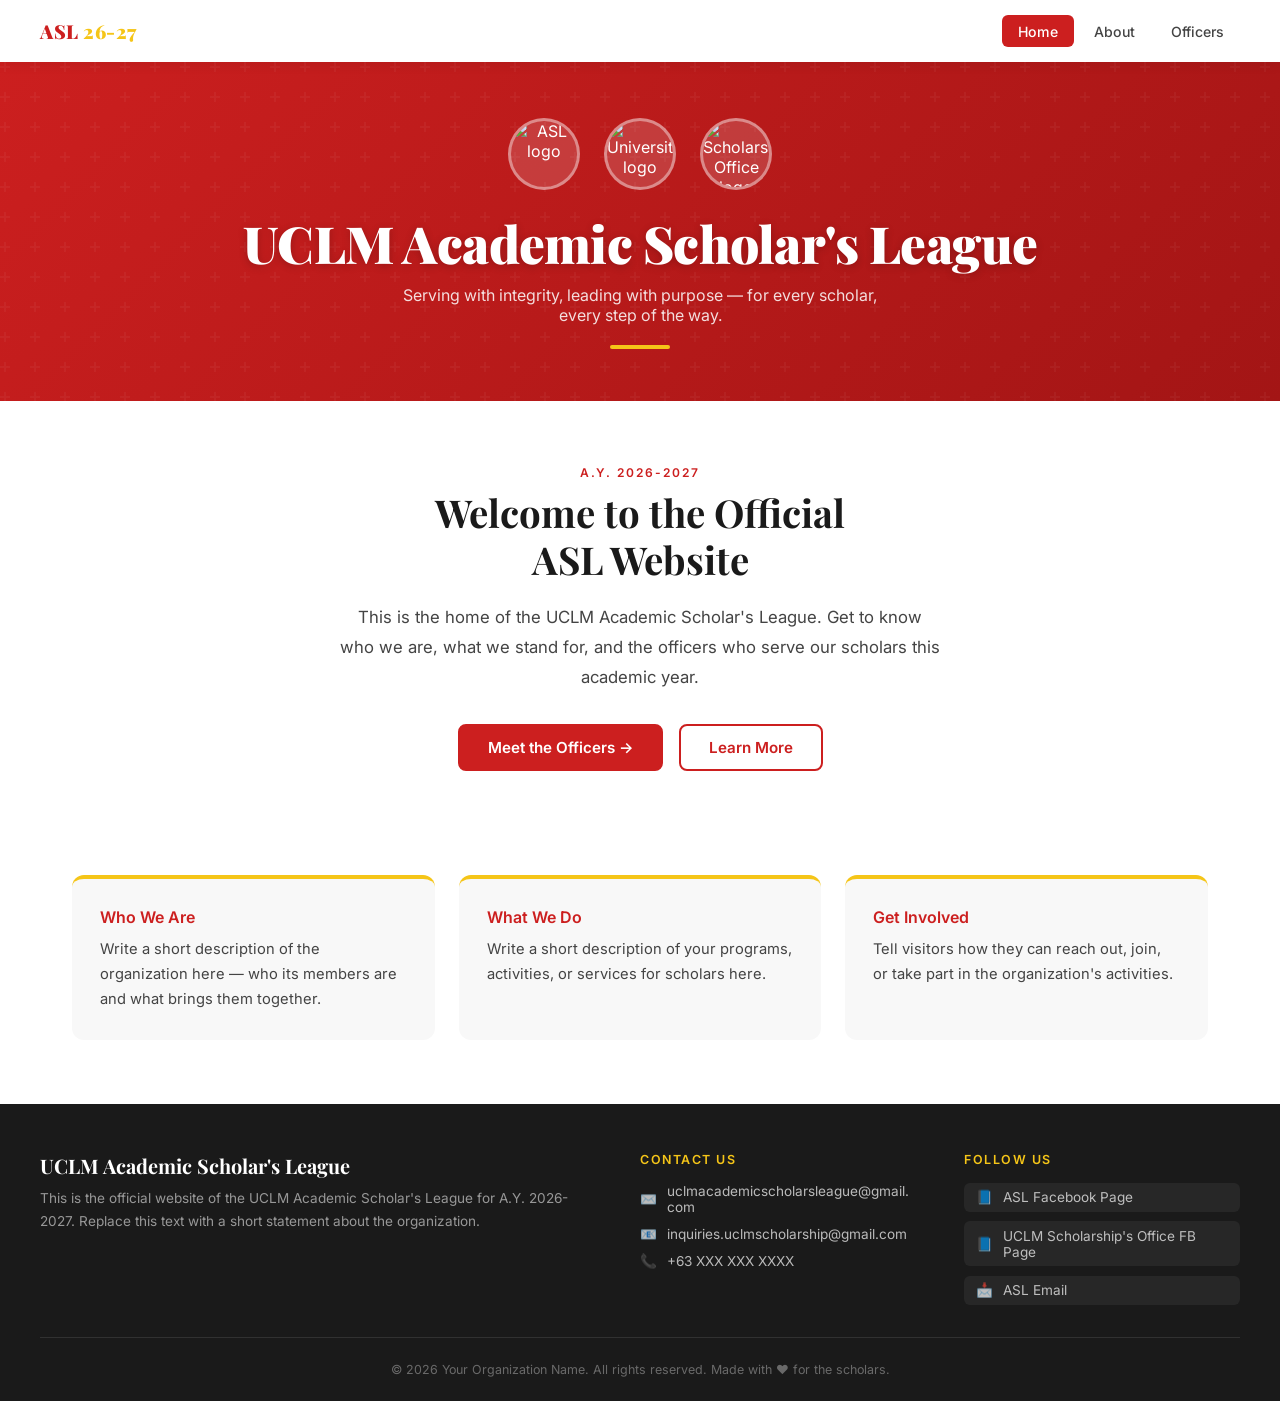
==== index.html @ 856bbae3 "Add files via upload" ====
<!DOCTYPE html>
<html lang="en">
<head>
  <meta charset="UTF-8" />
  <meta name="viewport" content="width=device-width, initial-scale=1.0" />
  <title>UCLM Academic Scholar's League</title>
  <link rel="preconnect" href="https://fonts.googleapis.com" />
  <link href="https://fonts.googleapis.com/css2?family=Playfair+Display:wght@700;900&family=Inter:wght@400;500;600&display=swap" rel="stylesheet" />
  <link rel="stylesheet" href="style.css" />
</head>
<body>

<!-- ═══════════ NAVBAR ═══════════ -->
<nav aria-label="Primary">
  <div class="nav-inner">
    <a class="nav-logo" href="index.html">ASL<span> 26-27</span></a>
    <button class="burger" id="burger" type="button" aria-label="Toggle navigation menu" aria-expanded="false" aria-controls="navLinks">
      <span></span><span></span><span></span>
    </button>
    <ul class="nav-links" id="navLinks">
      <li><a href="index.html" class="active" aria-current="page">Home</a></li>
      <li><a href="about.html">About</a></li>
      <li><a href="officers.html">Officers</a></li>
    </ul>
  </div>
</nav>

<!-- ═══════════ HEADER ═══════════ -->
<header>
  <div class="header-logos">
    <div class="logo-placeholder"><img src="imgs/ASL logo.jpg" alt="ASL logo" /></div>
    <div class="logo-placeholder"><img src="imgs/uc_logo-removebg-preview.png" alt="University logo" /></div>
    <div class="logo-placeholder"><img src="imgs/uclm scholarship office.jpg" alt="Scholarship Office logo" /></div>
  </div>
  <h1>UCLM Academic Scholar's League</h1>
  <p class="tagline">Serving with integrity, leading with purpose — for every scholar, every step of the way.</p>
  <div class="header-accent"></div>
</header>

<!-- ═══════════ HOME ═══════════ -->
<main>
  <section class="shell center reveal">
    <p class="section-eyebrow">A.Y. 2026-2027</p>
    <h2 class="section-title">Welcome to the Official<br />ASL Website</h2>
    <p class="lead">
      This is the home of the UCLM Academic Scholar's League. Get to know who we are, what we stand for, and the officers who serve our scholars this academic year.
    </p>
    <div class="btn-row">
      <a class="btn btn-primary" href="officers.html">Meet the Officers →</a>
      <a class="btn btn-outline" href="about.html">Learn More</a>
    </div>
  </section>

  <section class="shell wide" style="padding-top:0;">
    <div class="about-body three">
      <div class="about-card reveal">
        <h3>Who We Are</h3>
        <p>Write a short description of the organization here — who its members are and what brings them together.</p>
      </div>
      <div class="about-card reveal">
        <h3>What We Do</h3>
        <p>Write a short description of your programs, activities, or services for scholars here.</p>
      </div>
      <div class="about-card reveal">
        <h3>Get Involved</h3>
        <p>Tell visitors how they can reach out, join, or take part in the organization's activities.</p>
      </div>
    </div>
  </section>
</main>

<!-- ═══════════ FOOTER ═══════════ -->
<footer>
  <div class="footer-inner">
    <div class="footer-grid">
      <div class="footer-brand">
        <h3>UCLM Academic Scholar's League</h3>
        <p>This is the official website of the UCLM Academic Scholar's League for A.Y. 2026-2027. Replace this text with a short statement about the organization.</p>
      </div>
      <div class="footer-col">
        <h4>Contact Us</h4>
        <div class="contact-item">
          <span>✉️</span>
          <a href="mailto:uclmacademicscholarsleague@gmail.com">uclmacademicscholarsleague@gmail.com</a>
        </div>
        <div class="contact-item">
          <span>📧</span>
          <a href="mailto:inquiries.uclmscholarship@gmail.com">inquiries.uclmscholarship@gmail.com</a>
        </div>
        <div class="contact-item">
          <span>📞</span>
          <span>+63 XXX XXX XXXX</span>
        </div>
      </div>
      <div class="footer-col">
        <h4>Follow Us</h4>
        <div class="social-links">
          <a href="https://www.facebook.com/profile.php?id=61556171207362" target="_blank" rel="noopener" class="social-btn"><span>📘</span> ASL Facebook Page</a>
          <a href="https://www.facebook.com/profile.php?id=100094912083618" target="_blank" rel="noopener" class="social-btn"><span>📘</span> UCLM Scholarship's Office FB Page</a>
          <a href="mailto:uclmacademicscholarsleague@gmail.com" class="social-btn"><span>📩</span> ASL Email</a>
        </div>
      </div>
    </div>
    <p class="footer-bottom">© 2026 Your Organization Name. All rights reserved. Made with ❤️ for the scholars.</p>
  </div>
</footer>

<script src="script.js"></script>
</body>
</html>
---- style.css ----
*, *::before, *::after { box-sizing: border-box; margin: 0; padding: 0; }

:root {
  --white: #FFFFFF;
  --red: #CC1F1F;
  --red-dark: #A31515;
  --red-light: #F5E5E5;
  --yellow: #F5C518;
  --yellow-dark: #d4a800;
  --gray-100: #F8F8F8;
  --gray-200: #EFEFEF;
  --gray-400: #999;
  --gray-700: #444;
  --gray-900: #1A1A1A;
  --shadow: 0 4px 24px rgba(0,0,0,0.08);
  --radius: 12px;
  --silhouette: url("data:image/svg+xml,%3Csvg viewBox='0 0 64 64' xmlns='http://www.w3.org/2000/svg'%3E%3Cg fill='%23999' fill-opacity='0.45'%3E%3Ccircle cx='32' cy='22' r='13'/%3E%3Cpath d='M8 56c0-13.255 10.745-24 24-24s24 10.745 24 24'/%3E%3C/g%3E%3C/svg%3E");
}

html { scroll-behavior: smooth; scrollbar-width: thin; scrollbar-color: var(--yellow) var(--gray-200); }

::-webkit-scrollbar { width: 8px; height: 8px; }
::-webkit-scrollbar-track { background: var(--gray-200); }
::-webkit-scrollbar-thumb { background-color: var(--yellow); border-radius: 4px; border: 2px solid var(--gray-200); }
::-webkit-scrollbar-thumb:hover { background-color: var(--yellow-dark); }

body {
  font-family: 'Inter', sans-serif;
  background: var(--white);
  color: var(--gray-900);
  min-height: 100vh;
  overflow-y: scroll;
}

body.no-scroll { overflow: hidden; }

/* ─── NAVBAR ─── */
nav {
  position: sticky;
  top: 0;
  z-index: 100;
  background: var(--white);
  box-shadow: 0 2px 12px rgba(0,0,0,0.08);
  padding: 0 2rem;
}

.nav-inner {
  max-width: 1200px;
  margin: 0 auto;
  display: flex;
  align-items: center;
  justify-content: space-between;
  height: 62px;
}

.nav-logo {
  font-family: 'Playfair Display', serif;
  font-weight: 900;
  font-size: 1.2rem;
  color: var(--red);
  letter-spacing: 0.5px;
  white-space: nowrap;
  text-decoration: none;
}

.nav-logo span { color: var(--yellow); }

.nav-links { display: flex; gap: 0.25rem; list-style: none; margin-left: auto; }

.nav-links a {
  display: block;
  padding: 0.45rem 1rem;
  border-radius: 6px;
  text-decoration: none;
  font-size: 0.88rem;
  font-weight: 500;
  color: var(--gray-700);
  transition: background 0.2s, color 0.2s;
}

.nav-links a:hover,
.nav-links a.active { background: var(--red); color: var(--white); }

.nav-links a:focus-visible,
.burger:focus-visible { outline: 3px solid var(--yellow); outline-offset: 3px; }

.burger {
  display: none;
  flex-direction: column;
  gap: 5px;
  cursor: pointer;
  padding: 4px;
  background: none;
  border: none;
}

.burger span { display: block; width: 24px; height: 2px; background: var(--gray-900); border-radius: 2px; transition: all 0.3s; }

/* ─── HEADER ─── */
header {
  background: linear-gradient(135deg, var(--red) 0%, var(--red-dark) 100%);
  color: var(--white);
  padding: 3.5rem 2rem 3rem;
  text-align: center;
  position: relative;
  overflow: hidden;
}

header::before {
  content: '';
  position: absolute;
  inset: 0;
  background: url("data:image/svg+xml,%3Csvg width='60' height='60' viewBox='0 0 60 60' xmlns='http://www.w3.org/2000/svg'%3E%3Cg fill='none' fill-rule='evenodd'%3E%3Cg fill='%23ffffff' fill-opacity='0.04'%3E%3Cpath d='M36 34v-4h-2v4h-4v2h4v4h2v-4h4v-2h-4zm0-30V0h-2v4h-4v2h4v4h2V6h4V4h-4zM6 34v-4H4v4H0v2h4v4h2v-4h4v-2H6zM6 4V0H4v4H0v2h4v4h2V6h4V4H6z'/%3E%3C/g%3E%3C/g%3E%3C/svg%3E");
}

header > * { position: relative; }

.header-logos { display: flex; align-items: center; justify-content: center; gap: 1.5rem; margin-bottom: 1.5rem; flex-wrap: wrap; }

.logo-placeholder {
  width: 72px;
  height: 72px;
  border-radius: 50%;
  background: rgba(255,255,255,0.15);
  border: 3px solid rgba(255,255,255,0.4);
  display: flex;
  align-items: center;
  justify-content: center;
  overflow: hidden;
}

.logo-placeholder img { width: 100%; height: 100%; object-fit: cover; display: block; }

header h1 {
  font-family: 'Playfair Display', serif;
  font-weight: 900;
  font-size: clamp(1.8rem, 5vw, 3.2rem);
  line-height: 1.15;
  letter-spacing: -0.5px;
  text-shadow: 0 2px 8px rgba(0,0,0,0.2);
}

header p.tagline { margin: 0.75rem auto 0; font-size: 1rem; opacity: 0.85; max-width: 480px; }

.header-accent { display: inline-block; margin-top: 1.25rem; width: 60px; height: 4px; border-radius: 2px; background: var(--yellow); }

/* ─── SHARED SECTION BITS ─── */
.shell { max-width: 860px; margin: 0 auto; padding: 4rem 2rem; }
.shell.wide { max-width: 1200px; }

.section-eyebrow { font-size: 0.75rem; font-weight: 600; letter-spacing: 2px; text-transform: uppercase; color: var(--red); margin-bottom: 0.6rem; }

.section-title {
  font-family: 'Playfair Display', serif;
  font-size: clamp(1.6rem, 3.5vw, 2.4rem);
  font-weight: 700;
  line-height: 1.2;
  color: var(--gray-900);
  margin-bottom: 1.25rem;
}

.lead { font-size: 1.05rem; line-height: 1.8; color: var(--gray-700); }

.center { text-align: center; }
.center .lead { max-width: 600px; margin: 0 auto 2rem; }

.btn-row { display: flex; gap: 1rem; justify-content: center; flex-wrap: wrap; }

.btn {
  display: inline-block;
  padding: 0.75rem 1.75rem;
  border-radius: 8px;
  font-size: 0.95rem;
  font-weight: 600;
  text-decoration: none;
  border: 2px solid var(--red);
  transition: background 0.2s, color 0.2s, transform 0.2s;
}

.btn:hover { transform: translateY(-2px); }
.btn:focus-visible { outline: 3px solid var(--yellow); outline-offset: 3px; }
.btn-primary { background: var(--red); color: var(--white); }
.btn-primary:hover { background: var(--red-dark); border-color: var(--red-dark); }
.btn-outline { background: transparent; color: var(--red); }
.btn-outline:hover { background: var(--red-light); }

/* ─── CARDS (ABOUT / HOME) ─── */
.about-body { display: grid; grid-template-columns: 1fr 1fr; gap: 2.5rem; margin-top: 2.5rem; }
.about-body.three { grid-template-columns: repeat(3, 1fr); gap: 1.5rem; }

.about-card {
  background: var(--gray-100);
  border-radius: var(--radius);
  padding: 1.75rem;
  border-top: 4px solid var(--yellow);
  transition: transform 0.25s ease, box-shadow 0.25s ease;
}

.about-card:hover { transform: translateY(-3px); box-shadow: var(--shadow); }
.about-card h3 { font-size: 1rem; font-weight: 600; color: var(--red); margin-bottom: 0.6rem; }
.about-card p { font-size: 0.92rem; line-height: 1.7; color: var(--gray-700); }

/* ─── OFFICERS ─── */
.officers-intro { text-align: center; margin-bottom: 3rem; }
.officers-intro p.sub { color: var(--gray-700); font-size: 0.95rem; }

.position-block { margin-bottom: 2.5rem; text-align: center; }

.position-label {
  display: inline-flex;
  align-items: center;
  justify-content: center;
  gap: 0.5rem;
  font-size: 0.78rem;
  font-weight: 600;
  letter-spacing: 1.5px;
  text-transform: uppercase;
  color: var(--white);
  background: var(--red);
  padding: 0.35rem 1rem;
  border-radius: 4px;
  margin: 0 auto 1.2rem;
}

.officers-row { display: flex; flex-wrap: wrap; justify-content: center; gap: 1.5rem; }

.officer-card {
  width: 260px;
  min-width: 220px;
  border-radius: 10px;
  cursor: pointer;
  background: none;
  border: none;
  font: inherit;
  color: inherit;
  padding: 0;
  transition: transform 0.25s ease;
}

.officer-card:hover { transform: translateY(-4px); }
.officer-card:active { transform: scale(0.98); }
.officer-card:focus-visible { outline: 3px solid var(--yellow); outline-offset: 4px; }

.card-front {
  background: var(--white);
  border-radius: 10px;
  padding: 1.75rem 1rem 1.25rem;
  display: flex;
  flex-direction: column;
  align-items: center;
  gap: 1rem;
  box-shadow: var(--shadow);
  transition: box-shadow 0.25s ease, background 0.25s ease;
}

.officer-card:hover .card-front { box-shadow: 0 10px 30px rgba(0,0,0,0.12); }
.officer-card:active .card-front { background: var(--yellow); }

.avatar {
  width: 100%;
  min-height: 220px;
  border-radius: 20px;
  background: var(--gray-100) var(--silhouette) center / 100px no-repeat;
  border: 3px solid var(--yellow);
  overflow: hidden;
  position: relative;
}

.avatar img, .modal-avatar img {
  position: absolute;
  inset: 0;
  width: 100%;
  height: 100%;
  object-fit: cover;
  display: block;
}

.officer-name { font-size: 0.99rem; font-weight: 700; text-align: center; line-height: 1.35; }
.officer-course { font-size: 0.78rem; color: var(--red); font-weight: 600; text-align: center; margin-top: -0.1rem; }
.view-hint { font-size: 0.68rem; color: var(--gray-400); margin-top: 0.25rem; }

/* ─── POP-UP (dialog) ─── */
dialog.modal {
  border: none;
  padding: 0;
  margin: auto;
  background: var(--white);
  border-radius: 16px;
  width: calc(100% - 2rem);
  max-width: 500px;
  max-height: 85vh;
  overflow: hidden;
  box-shadow: 0 24px 80px rgba(0,0,0,0.2);
  color: var(--gray-900);
}

dialog.modal[open] { display: flex; flex-direction: column; animation: modal-in 0.35s ease both; }
dialog.modal::backdrop { background: rgba(0,0,0,0.6); backdrop-filter: blur(3px); }
dialog.modal[open]::backdrop { animation: fade-in 0.35s ease both; }

@keyframes modal-in { from { opacity: 0; transform: translateY(18px) scale(0.96); } to { opacity: 1; transform: none; } }
@keyframes fade-in { from { opacity: 0; } to { opacity: 1; } }

.modal-left {
  background: linear-gradient(160deg, var(--red) 0%, var(--red-dark) 100%);
  color: var(--white);
  padding: 2rem 1.75rem;
  display: flex;
  flex-direction: column;
  align-items: center;
  justify-content: center;
  gap: 0.9rem;
  text-align: center;
  flex-shrink: 0;
}

.modal-avatar {
  width: 150px;
  height: 150px;
  border-radius: 20px;
  background: rgba(255,255,255,0.15) var(--silhouette) center / 72px no-repeat;
  border: 5px solid var(--yellow);
  overflow: hidden;
  position: relative;
  flex-shrink: 0;
}

.modal-name { font-family: 'Playfair Display', serif; font-size: 1.3rem; font-weight: 700; line-height: 1.3; }
.modal-position { font-size: 0.8rem; background: rgba(255,255,255,0.2); padding: 0.3rem 0.85rem; border-radius: 20px; }

.modal-right {
  padding: 1.5rem;
  overflow-y: auto;
  scrollbar-width: thin;
  scrollbar-color: var(--yellow) var(--gray-200);
}

.modal-right h3 { font-family: 'Playfair Display', serif; font-size: 1.15rem; color: var(--red); margin-bottom: 1rem; }

.credential-list { list-style: none; display: flex; flex-direction: column; gap: 0.6rem; }

.credential-list li { display: flex; align-items: flex-start; gap: 0.5rem; font-size: 0.88rem; line-height: 1.5; color: var(--gray-700); }

.credential-list li::before {
  content: '';
  width: 8px;
  height: 8px;
  min-width: 8px;
  border-radius: 50%;
  background: var(--yellow);
  margin-top: 6px;
}

.modal-close {
  position: absolute;
  top: 10px;
  right: 14px;
  background: none;
  border: none;
  cursor: pointer;
  font-size: 1.4rem;
  color: rgba(255,255,255,0.8);
  line-height: 1;
  transition: color 0.2s, transform 0.2s;
  z-index: 5;
}

.modal-close:hover { color: var(--yellow); transform: rotate(90deg); }
.modal-close:focus-visible { outline: 3px solid var(--yellow); border-radius: 4px; }

/* ─── SCROLL REVEAL ─── */
.js .reveal { opacity: 0; transform: translateY(18px); transition: opacity 0.6s ease, transform 0.6s ease; }
.js .reveal.visible { opacity: 1; transform: none; }

/* ─── FOOTER ─── */
footer { background: var(--gray-900); color: rgba(255,255,255,0.8); padding: 3rem 2rem 1.5rem; }
.footer-inner { max-width: 1200px; margin: 0 auto; }

.footer-grid {
  display: grid;
  grid-template-columns: 2fr 1fr 1fr;
  gap: 3rem;
  padding-bottom: 2rem;
  border-bottom: 1px solid rgba(255,255,255,0.1);
  margin-bottom: 1.5rem;
}

.footer-brand h3 { font-family: 'Playfair Display', serif; font-size: 1.25rem; color: var(--white); margin-bottom: 0.5rem; }
.footer-brand p { font-size: 0.85rem; line-height: 1.7; color: rgba(255,255,255,0.55); }

.footer-col h4 { font-size: 0.78rem; font-weight: 600; letter-spacing: 1.5px; text-transform: uppercase; color: var(--yellow); margin-bottom: 1rem; }

.contact-item { display: flex; align-items: center; gap: 0.6rem; font-size: 0.85rem; margin-bottom: 0.7rem; color: rgba(255,255,255,0.7); }
.contact-item a { color: rgba(255,255,255,0.7); text-decoration: none; transition: color 0.2s; word-break: break-all; }
.contact-item a:hover { color: var(--yellow); }

.social-links { display: flex; flex-direction: column; gap: 0.6rem; }

.social-btn {
  display: flex;
  align-items: center;
  gap: 0.6rem;
  font-size: 0.85rem;
  color: rgba(255,255,255,0.7);
  text-decoration: none;
  padding: 0.4rem 0.75rem;
  border-radius: 6px;
  background: rgba(255,255,255,0.06);
  transition: background 0.2s, color 0.2s;
}

.social-btn:hover { background: var(--red); color: var(--white); }
.footer-bottom { text-align: center; font-size: 0.78rem; color: rgba(255,255,255,0.35); }

/* ─── MOBILE ─── */
@media (max-width: 768px) {
  .burger { display: flex; }

  .nav-links {
    position: fixed;
    top: 62px;
    left: 0;
    right: 0;
    background: var(--white);
    flex-direction: column;
    padding: 1rem;
    box-shadow: 0 8px 24px rgba(0,0,0,0.1);
    opacity: 0;
    visibility: hidden;
    transform: translateY(-6px);
    transition: opacity 0.2s ease, visibility 0.2s ease, transform 0.2s ease;
  }

  .nav-links.open { opacity: 1; visibility: visible; transform: none; }

  .about-body, .about-body.three { grid-template-columns: 1fr; gap: 1.25rem; }
  .footer-grid { grid-template-columns: 1fr; gap: 2rem; }
  .officer-card { width: 150px; min-width: 0; }
  .avatar { min-height: 150px; background-size: 70px; }
  .modal-avatar { width: 120px; height: 120px; }
  .modal-name { font-size: 1.1rem; }
}

@media (prefers-reduced-motion: reduce) {
  * { transition: none !important; animation: none !important; scroll-behavior: auto !important; }
  .js .reveal { opacity: 1; transform: none; }
}
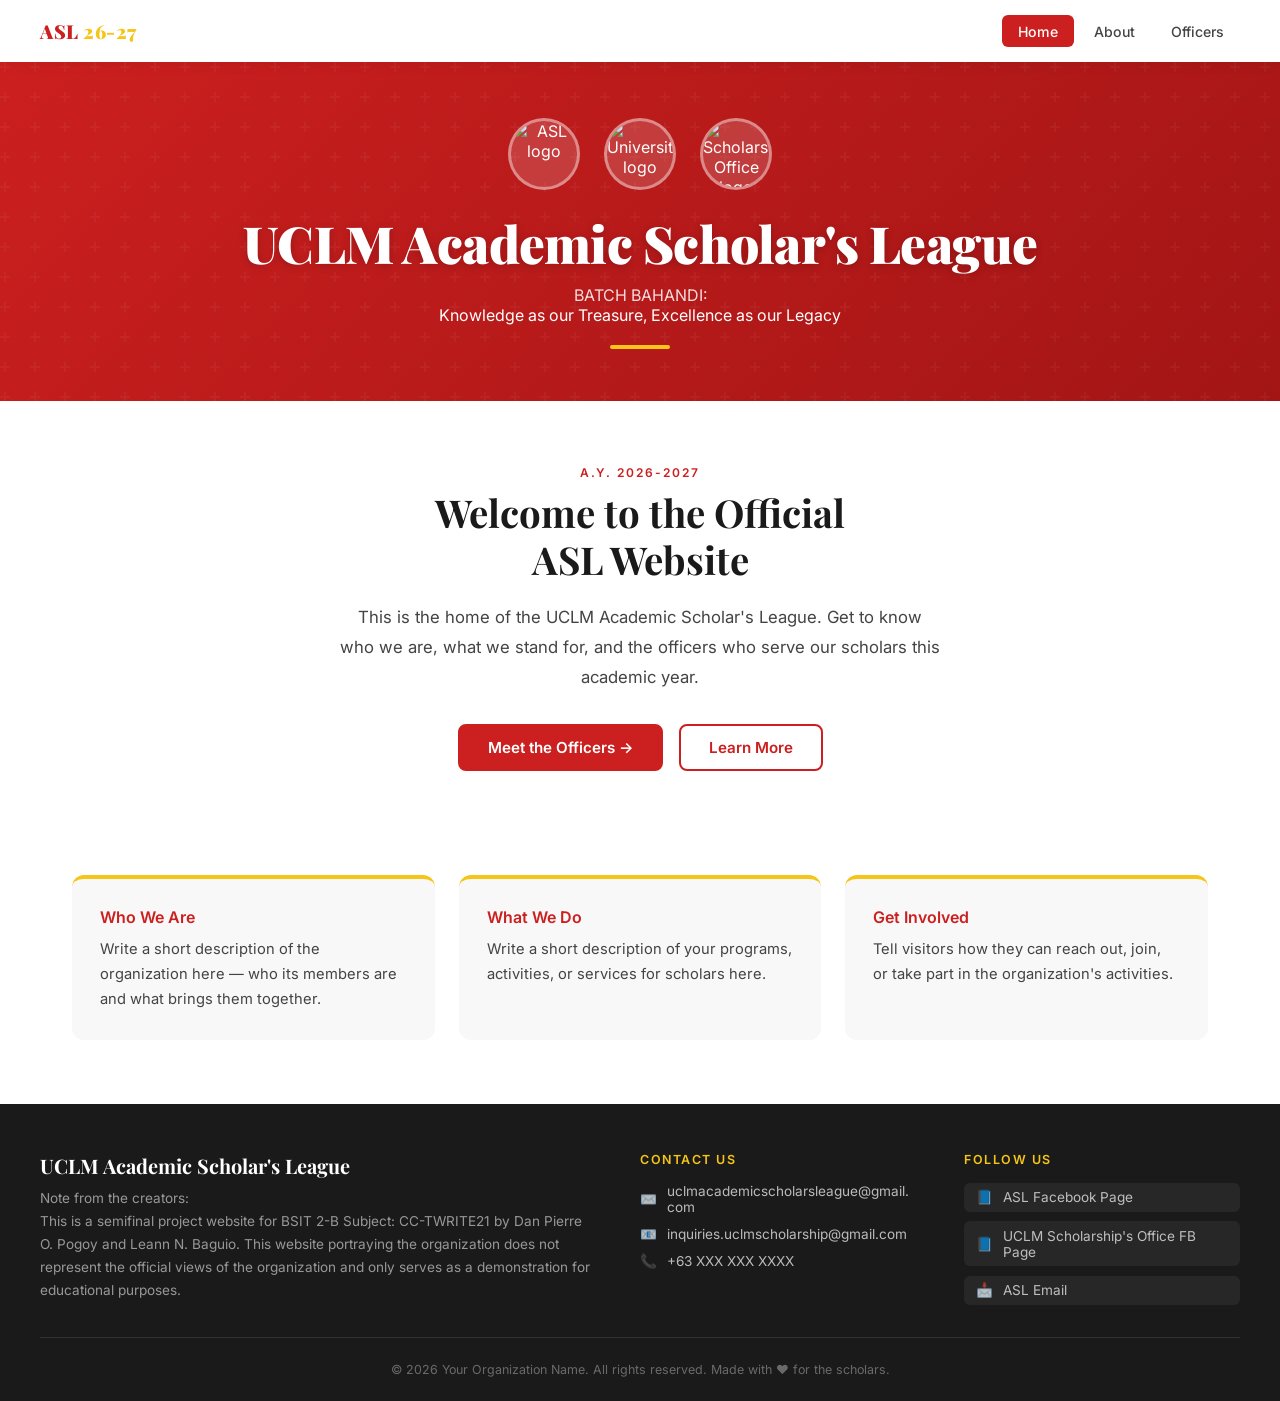
==== commit 88998562: "changes on index file added multiple changes" ====
--- a/index.html
+++ b/index.html
@@ -28,12 +28,13 @@
 <!-- ═══════════ HEADER ═══════════ -->
 <header>
   <div class="header-logos">
-    <div class="logo-placeholder"><img src="imgs/ASL logo.jpg" alt="ASL logo" /></div>
-    <div class="logo-placeholder"><img src="imgs/uc_logo-removebg-preview.png" alt="University logo" /></div>
-    <div class="logo-placeholder"><img src="imgs/uclm scholarship office.jpg" alt="Scholarship Office logo" /></div>
+    <div class="logo-placeholder"><img src="logo/uc_logo-removebg-preview.png" alt="ASL logo" /></div>
+    <div class="logo-placeholder"><img src="logo/asl_logo-removebg-preview.png" alt="University logo" /></div>
+    <div class="logo-placeholder"><img src="logo/univ_scholarship_s_office_logo-removebg-preview.png" alt="Scholarship Office logo" /></div>
   </div>
   <h1>UCLM Academic Scholar's League</h1>
-  <p class="tagline">Serving with integrity, leading with purpose — for every scholar, every step of the way.</p>
+  <p class="tagline">BATCH BAHANDI:</p>
+  <p>Knowledge as our Treasure, Excellence as our Legacy</p>
   <div class="header-accent"></div>
 </header>
 
@@ -75,7 +76,8 @@
     <div class="footer-grid">
       <div class="footer-brand">
         <h3>UCLM Academic Scholar's League</h3>
-        <p>This is the official website of the UCLM Academic Scholar's League for A.Y. 2026-2027. Replace this text with a short statement about the organization.</p>
+        <p>Note from the creators:</p>
+        <p>This is a semifinal project website for BSIT 2-B Subject: CC-TWRITE21 by Dan Pierre O. Pogoy and Leann N. Baguio. This website portraying the organization does not represent the official views of the organization and only serves as a demonstration for educational purposes.</p>
       </div>
       <div class="footer-col">
         <h4>Contact Us</h4>
